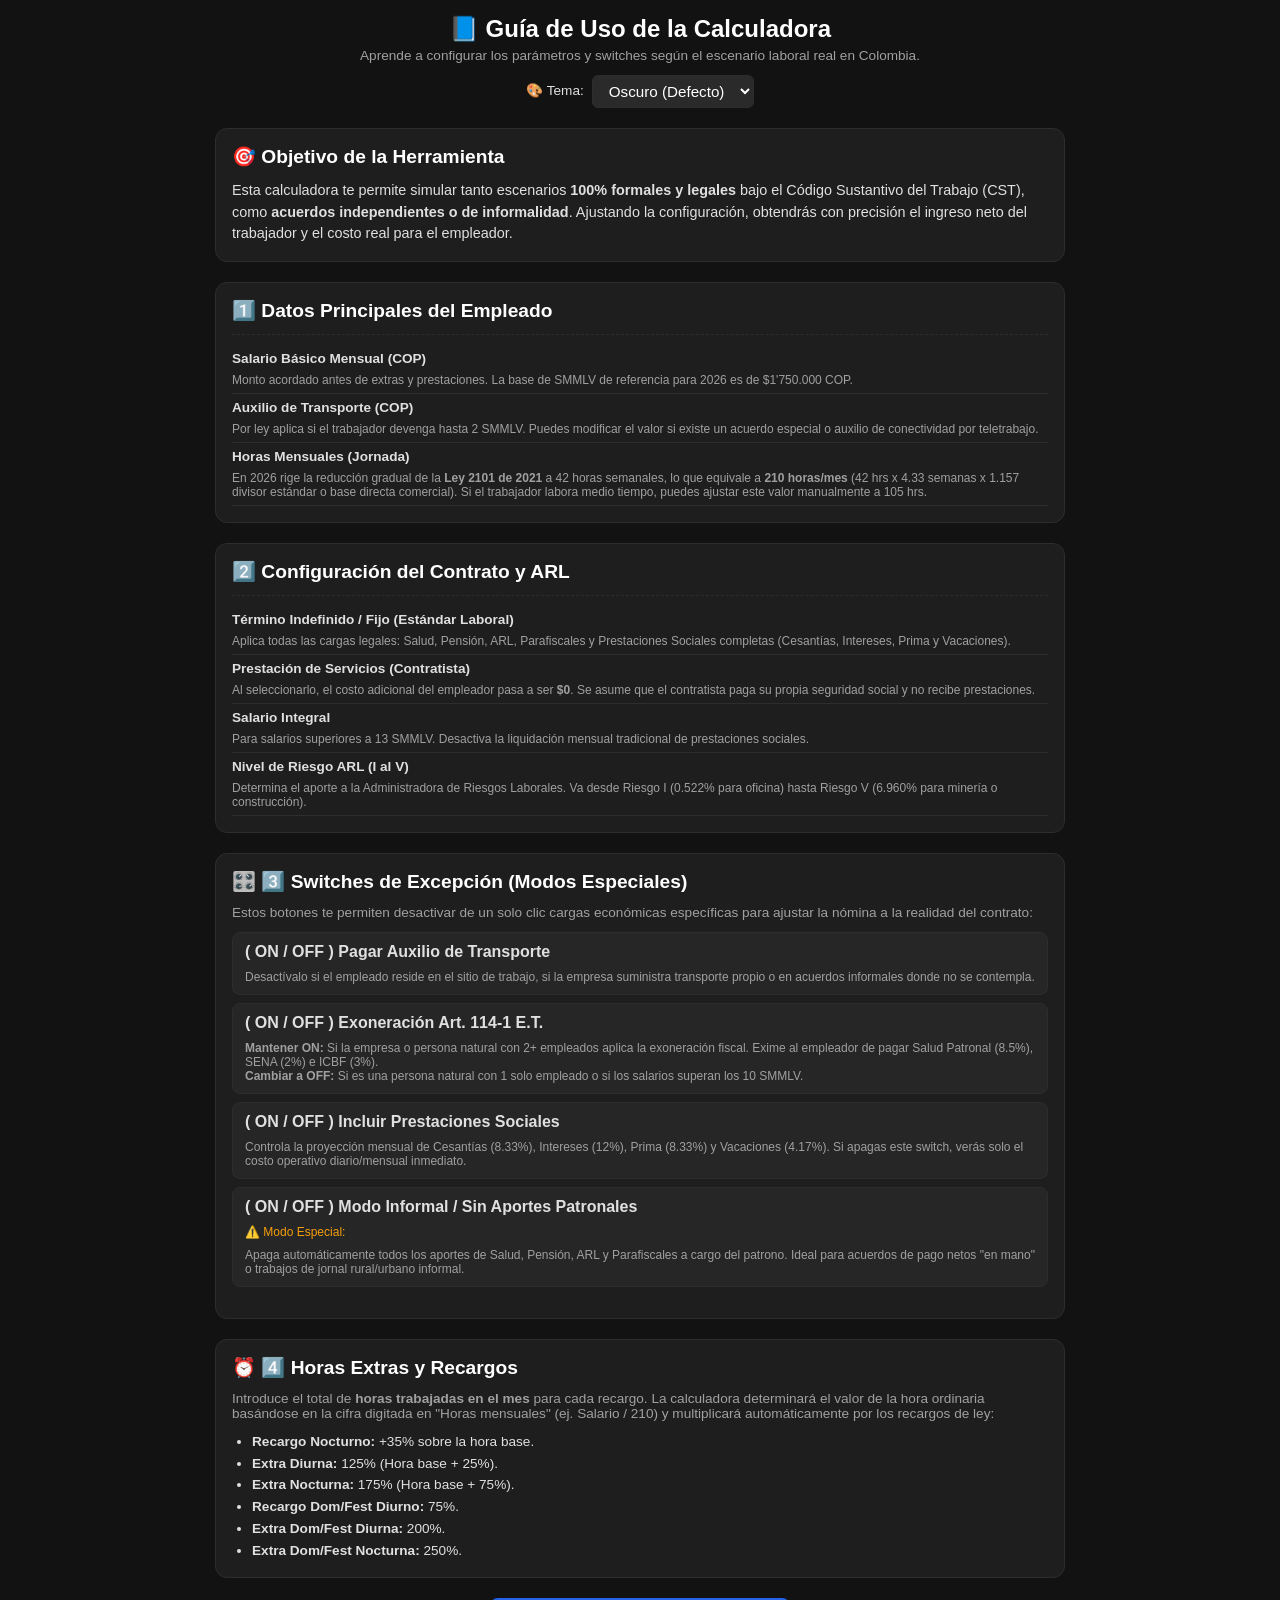
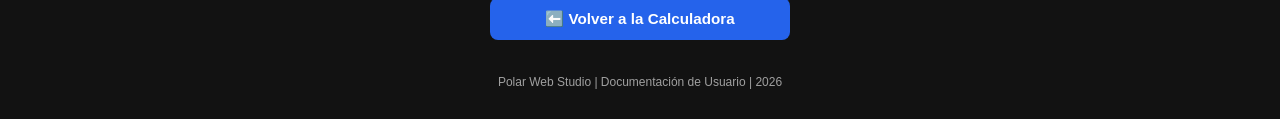
==== como-usar.html @ 9bf4a4b4 "Crear como-usar.html Archivo que describe el paso a paso para el uso adecuado de esta herramienta" ====
<!doctype html>
<html lang="es">
    <head>
        <meta charset="UTF-8" />
        <meta name="viewport" content="width=device-width, initial-scale=1.0" />
        <title>Cómo Usar la Calculadora - Guía Paso a Paso</title>
        <link rel="stylesheet" href="style.css" />
    </head>
    <body>
        <div class="container">
            <header>
                <h1>📘 Guía de Uso de la Calculadora</h1>
                <p>
                    Aprende a configurar los parámetros y switches según el
                    escenario laboral real en Colombia.
                </p>

                <div class="theme-selector">
                    <label for="themeSelect">🎨 Tema:</label>
                    <select id="themeSelect">
                        <option value="dark">Oscuro (Defecto)</option>
                        <option value="light">Claro</option>
                        <option value="slate">Gris</option>
                        <option value="blue">Azul Oscuro</option>
                    </select>
                </div>
            </header>

            <main style="display: block">
                <!-- Introducción Breve -->
                <section class="card">
                    <h2>🎯 Objetivo de la Herramienta</h2>
                    <p
                        style="
                            font-size: 0.9rem;
                            line-height: 1.5;
                            color: var(--text-color);
                        "
                    >
                        Esta calculadora te permite simular tanto escenarios
                        <strong>100% formales y legales</strong> bajo el Código
                        Sustantivo del Trabajo (CST), como
                        <strong
                            >acuerdos independientes o de informalidad</strong
                        >. Ajustando la configuración, obtendrás con precisión
                        el ingreso neto del trabajador y el costo real para el
                        empleador.
                    </p>
                </section>

                <!-- Sección 1: Entradas Básicas -->
                <section class="card">
                    <h2>1️⃣ Datos Principales del Empleado</h2>
                    <div class="details-list">
                        <div
                            class="detail-item"
                            style="
                                flex-direction: column;
                                align-items: flex-start;
                                gap: 4px;
                            "
                        >
                            <strong>Salario Básico Mensual (COP)</strong>
                            <small
                                >Monto acordado antes de extras y prestaciones.
                                La base de SMMLV de referencia para 2026 es de
                                $1'750.000 COP.</small
                            >
                        </div>
                        <div
                            class="detail-item"
                            style="
                                flex-direction: column;
                                align-items: flex-start;
                                gap: 4px;
                            "
                        >
                            <strong>Auxilio de Transporte (COP)</strong>
                            <small
                                >Por ley aplica si el trabajador devenga hasta 2
                                SMMLV. Puedes modificar el valor si existe un
                                acuerdo especial o auxilio de conectividad por
                                teletrabajo.</small
                            >
                        </div>
                        <div
                            class="detail-item"
                            style="
                                flex-direction: column;
                                align-items: flex-start;
                                gap: 4px;
                            "
                        >
                            <strong>Horas Mensuales (Jornada)</strong>
                            <small
                                >En 2026 rige la reducción gradual de la
                                <strong>Ley 2101 de 2021</strong> a 42 horas
                                semanales, lo que equivale a
                                <strong>210 horas/mes</strong> (42 hrs x 4.33
                                semanas x 1.157 divisor estándar o base directa
                                comercial). Si el trabajador labora medio
                                tiempo, puedes ajustar este valor manualmente a
                                105 hrs.</small
                            >
                        </div>
                    </div>
                </section>

                <!-- Sección 2: Tipos de Contrato y ARL -->
                <section class="card">
                    <h2>2️⃣ Configuración del Contrato y ARL</h2>
                    <div class="details-list">
                        <div
                            class="detail-item"
                            style="
                                flex-direction: column;
                                align-items: flex-start;
                                gap: 4px;
                            "
                        >
                            <strong
                                >Término Indefinido / Fijo (Estándar
                                Laboral)</strong
                            >
                            <small
                                >Aplica todas las cargas legales: Salud,
                                Pensión, ARL, Parafiscales y Prestaciones
                                Sociales completas (Cesantías, Intereses, Prima
                                y Vacaciones).</small
                            >
                        </div>
                        <div
                            class="detail-item"
                            style="
                                flex-direction: column;
                                align-items: flex-start;
                                gap: 4px;
                            "
                        >
                            <strong
                                >Prestación de Servicios (Contratista)</strong
                            >
                            <small
                                >Al seleccionarlo, el costo adicional del
                                empleador pasa a ser <strong>$0</strong>. Se
                                asume que el contratista paga su propia
                                seguridad social y no recibe
                                prestaciones.</small
                            >
                        </div>
                        <div
                            class="detail-item"
                            style="
                                flex-direction: column;
                                align-items: flex-start;
                                gap: 4px;
                            "
                        >
                            <strong>Salario Integral</strong>
                            <small
                                >Para salarios superiores a 13 SMMLV. Desactiva
                                la liquidación mensual tradicional de
                                prestaciones sociales.</small
                            >
                        </div>
                        <div
                            class="detail-item"
                            style="
                                flex-direction: column;
                                align-items: flex-start;
                                gap: 4px;
                            "
                        >
                            <strong>Nivel de Riesgo ARL (I al V)</strong>
                            <small
                                >Determina el aporte a la Administradora de
                                Riesgos Laborales. Va desde Riesgo I (0.522%
                                para oficina) hasta Riesgo V (6.960% para
                                minería o construcción).</small
                            >
                        </div>
                    </div>
                </section>

                <!-- Sección 3: Explicación de Switches -->
                <section class="card">
                    <h2>🎛️ 3️⃣ Switches de Excepción (Modos Especiales)</h2>
                    <p
                        style="
                            font-size: 0.85rem;
                            color: var(--text-muted);
                            margin-bottom: 12px;
                        "
                    >
                        Estos botones te permiten desactivar de un solo clic
                        cargas económicas específicas para ajustar la nómina a
                        la realidad del contrato:
                    </p>

                    <div class="switches-grid">
                        <div
                            class="switch-item"
                            style="
                                flex-direction: column;
                                align-items: flex-start;
                                gap: 6px;
                            "
                        >
                            <strong
                                >( ON / OFF ) Pagar Auxilio de
                                Transporte</strong
                            >
                            <small
                                >Desactívalo si el empleado reside en el sitio
                                de trabajo, si la empresa suministra transporte
                                propio o en acuerdos informales donde no se
                                contempla.</small
                            >
                        </div>

                        <div
                            class="switch-item"
                            style="
                                flex-direction: column;
                                align-items: flex-start;
                                gap: 6px;
                            "
                        >
                            <strong
                                >( ON / OFF ) Exoneración Art. 114-1
                                E.T.</strong
                            >
                            <small
                                ><strong>Mantener ON:</strong> Si la empresa o
                                persona natural con 2+ empleados aplica la
                                exoneración fiscal. Exime al empleador de pagar
                                Salud Patronal (8.5%), SENA (2%) e ICBF (3%).<br /><strong
                                    >Cambiar a OFF:</strong
                                >
                                Si es una persona natural con 1 solo empleado o
                                si los salarios superan los 10 SMMLV.</small
                            >
                        </div>

                        <div
                            class="switch-item"
                            style="
                                flex-direction: column;
                                align-items: flex-start;
                                gap: 6px;
                            "
                        >
                            <strong
                                >( ON / OFF ) Incluir Prestaciones
                                Sociales</strong
                            >
                            <small
                                >Controla la proyección mensual de Cesantías
                                (8.33%), Intereses (12%), Prima (8.33%) y
                                Vacaciones (4.17%). Si apagas este switch, verás
                                solo el costo operativo diario/mensual
                                inmediato.</small
                            >
                        </div>

                        <div
                            class="switch-item"
                            style="
                                flex-direction: column;
                                align-items: flex-start;
                                gap: 6px;
                            "
                        >
                            <strong
                                >( ON / OFF ) Modo Informal / Sin Aportes
                                Patronales</strong
                            >
                            <small style="color: #f59e0b"
                                >⚠️ Modo Especial:</small
                            >
                            <small
                                >Apaga automáticamente todos los aportes de
                                Salud, Pensión, ARL y Parafiscales a cargo del
                                patrono. Ideal para acuerdos de pago netos "en
                                mano" o trabajos de jornal rural/urbano
                                informal.</small
                            >
                        </div>
                    </div>
                </section>

                <!-- Sección 4: Horas Extras y Recargos -->
                <section class="card">
                    <h2>⏰ 4️⃣ Horas Extras y Recargos</h2>
                    <p
                        style="
                            font-size: 0.85rem;
                            color: var(--text-muted);
                            margin-bottom: 10px;
                        "
                    >
                        Introduce el total de
                        <strong>horas trabajadas en el mes</strong> para cada
                        recargo. La calculadora determinará el valor de la hora
                        ordinaria basándose en la cifra digitada en "Horas
                        mensuales" (ej. Salario / 210) y multiplicará
                        automáticamente por los recargos de ley:
                    </p>
                    <ul
                        style="
                            font-size: 0.85rem;
                            padding-left: 20px;
                            color: var(--text-color);
                            line-height: 1.6;
                        "
                    >
                        <li
                            ><strong>Recargo Nocturno:</strong> +35% sobre la
                            hora base.</li
                        >
                        <li
                            ><strong>Extra Diurna:</strong> 125% (Hora base +
                            25%).</li
                        >
                        <li
                            ><strong>Extra Nocturna:</strong> 175% (Hora base +
                            75%).</li
                        >
                        <li><strong>Recargo Dom/Fest Diurno:</strong> 75%.</li>
                        <li><strong>Extra Dom/Fest Diurna:</strong> 200%.</li>
                        <li><strong>Extra Dom/Fest Nocturna:</strong> 250%.</li>
                    </ul>
                </section>

                <!-- Botón de Regreso -->
                <div
                    style="
                        text-align: center;
                        margin-top: 20px;
                        margin-bottom: 20px;
                    "
                >
                    <a
                        href="index.html"
                        class="btn btn-primary"
                        style="
                            display: inline-block;
                            text-decoration: none;
                            max-width: 300px;
                        "
                    >
                        ⬅️ Volver a la Calculadora
                    </a>
                </div>
            </main>

            <footer>
                <p>Polar Web Studio | Documentación de Usuario | 2026</p>
            </footer>
        </div>

        <script>
            // Script para permitir cambiar de tema también desde el manual
            document.addEventListener("DOMContentLoaded", () => {
                const themeSelect = document.getElementById("themeSelect");
                if (themeSelect) {
                    const savedTheme =
                        localStorage.getItem("selectedTheme") || "dark";
                    document.documentElement.setAttribute(
                        "data-theme",
                        savedTheme
                    );
                    themeSelect.value = savedTheme;

                    themeSelect.addEventListener("change", e => {
                        const theme = e.target.value;
                        document.documentElement.setAttribute(
                            "data-theme",
                            theme
                        );
                        localStorage.setItem("selectedTheme", theme);
                    });
                }
            });
        </script>
    </body>
</html>
---- style.css ----
/* ==========================================
   VARIABLES DE TEMAS
   ========================================== */

/* Tema Oscuro (Por Defecto) */
:root {
    --bg-body: #121212;
    --bg-card: #1e1e1e;
    --bg-input: #2a2a2a;
    --text-color: #e0e0e0;
    --text-title: #ffffff;
    --text-muted: #a0a0a0;
    --border-color: #2d2d2d;
    --row-bg: #262626;
}

/* Tema Claro */
[data-theme="light"] {
    --bg-body: #f3f4f6;
    --bg-card: #ffffff;
    --bg-input: #f9fafb;
    --text-color: #1f2937;
    --text-title: #111827;
    --text-muted: #4b5563;
    --border-color: #e5e7eb;
    --row-bg: #f3f4f6;
}

/* Tema Gris Slate */
[data-theme="slate"] {
    --bg-body: #334155;
    --bg-card: #1e293b;
    --bg-input: #0f172a;
    --text-color: #cbd5e1;
    --text-title: #f8fafc;
    --text-muted: #94a3b8;
    --border-color: #475569;
    --row-bg: #0f172a;
}

/* Tema Azul Oscuro */
[data-theme="blue"] {
    --bg-body: #0b1329;
    --bg-card: #111c3a;
    --bg-input: #1a274e;
    --text-color: #cbd5e1;
    --text-title: #ffffff;
    --text-muted: #94a3b8;
    --border-color: #1e2d5a;
    --row-bg: #1a274e;
}

/* ==========================================
   ESTILOS GENERALES
   ========================================== */

* {
    box-sizing: border-box;
    margin: 0;
    padding: 0;
    font-family:
        -apple-system, BlinkMacSystemFont, "Segoe UI", Roboto, Helvetica, Arial,
        sans-serif;
}

body {
    background-color: var(--bg-body);
    color: var(--text-color);
    padding: 15px;
    display: flex;
    justify-content: center;
    transition:
        background-color 0.3s ease,
        color 0.3s ease;
}

.container {
    width: 100%;
    max-width: 650px;
    margin: 0 auto;
}

header {
    text-align: center;
    margin-bottom: 20px;
}

header h1 {
    font-size: 1.5rem;
    color: var(--text-title);
    margin-bottom: 5px;
}

header p {
    font-size: 0.85rem;
    color: var(--text-muted);
}

.theme-selector {
    margin-top: 12px;
    display: flex;
    align-items: center;
    justify-content: center;
    gap: 8px;
    font-size: 0.85rem;
}

.theme-selector select {
    width: auto;
    padding: 6px 12px;
    cursor: pointer;
}

.card {
    background-color: var(--bg-card);
    border: 1px solid var(--border-color);
    border-radius: 12px;
    padding: 16px;
    margin-bottom: 20px;
    transition:
        background-color 0.3s ease,
        border-color 0.3s ease;
}

h2 {
    font-size: 1.2rem;
    color: var(--text-title);
    margin-bottom: 12px;
}

h3 {
    font-size: 1rem;
    color: var(--text-color);
    margin: 15px 0 10px 0;
}

.form-group {
    margin-bottom: 12px;
    display: flex;
    flex-direction: column;
}

label {
    font-size: 0.85rem;
    margin-bottom: 4px;
    color: var(--text-color);
}

input,
select {
    width: 100%;
    padding: 10px;
    background-color: var(--bg-input);
    border: 1px solid var(--border-color);
    border-radius: 6px;
    color: var(--text-title);
    font-size: 0.95rem;
    transition:
        background-color 0.3s ease,
        border-color 0.3s ease,
        color 0.3s ease;
}

input:focus,
select:focus {
    outline: none;
    border-color: #2563eb;
    box-shadow: 0 0 0 2px rgba(37, 99, 235, 0.2);
}

small {
    font-size: 0.75rem;
    color: var(--text-muted);
    margin-top: 3px;
}

.grid-inputs {
    display: grid;
    grid-template-columns: repeat(auto-fit, minmax(130px, 1fr));
    gap: 10px;
}

/* Botones */
.button-group {
    display: flex;
    flex-direction: column;
    gap: 10px;
    margin-top: 15px;
}

@media (min-width: 500px) {
    .button-group {
        flex-direction: row;
    }
}

.btn {
    width: 100%;
    padding: 12px;
    border: none;
    border-radius: 8px;
    font-weight: bold;
    cursor: pointer;
    font-size: 0.95rem;
    transition: all 0.2s cubic-bezier(0.4, 0, 0.2, 1);
}

.btn:active {
    transform: scale(0.98);
}

.btn-primary {
    background-color: #2563eb;
    color: #ffffff;
}

.btn-primary:hover {
    background-color: #1d4ed8;
    box-shadow: 0 4px 12px rgba(37, 99, 235, 0.35);
}

.btn-secondary {
    background-color: #374151;
    color: #ffffff;
}

.btn-secondary:hover {
    background-color: #4b5563;
}

/* Resultados */
.results-grid {
    display: flex;
    flex-direction: column;
    gap: 10px;
    margin-bottom: 15px;
}

@media (min-width: 500px) {
    .results-grid {
        display: grid;
        grid-template-columns: 1fr 1fr;
    }
}

.card-result {
    padding: 14px;
    border-radius: 10px;
    color: #ffffff;
}

.worker-card {
    background-color: #15803d;
}

.employer-card {
    background-color: #6b21a8;
}

/* --- AJUSTE DE CONTRASTE Y LECTURABILIDAD --- */
.card-result span,
.card-result small,
.card-result p {
    font-size: 0.82rem;
    color: rgba(
        255,
        255,
        255,
        0.92
    ) !important; /* Blanco de alto contraste sobre verde/morado */
    font-weight: 500;
    text-shadow: 0 1px 2px rgba(0, 0, 0, 0.3); /* Sombra suave para separar de fondos claros u oscuros */
}

.card-result h3 {
    font-size: 1.4rem;
    margin: 4px 0;
    color: #ffffff !important;
    font-weight: 700;
}

.details-list {
    border-top: 1px dashed var(--border-color);
    padding-top: 10px;
}

.detail-item {
    display: flex;
    justify-content: space-between;
    align-items: center;
    padding: 6px 0;
    font-size: 0.85rem;
    border-bottom: 1px solid var(--border-color);
}

/* Tabla de valores por hora y tarifas */
.rate-table {
    display: grid;
    grid-template-columns: 1fr;
    gap: 6px;
}

.rate-row {
    display: flex;
    justify-content: space-between;
    align-items: center;
    background-color: var(--row-bg);
    padding: 8px 10px;
    border-radius: 6px;
    font-size: 0.8rem;
    border: 1px solid transparent;
    transition: background-color 0.2s ease;
}

/* Historial */
.history-header {
    display: flex;
    flex-wrap: wrap;
    justify-content: space-between;
    align-items: center;
    gap: 8px;
    margin-bottom: 12px;
}

.global-actions {
    display: flex;
    gap: 6px;
}

.btn-action {
    background-color: var(--bg-input);
    border: 1px solid var(--border-color);
    color: var(--text-color);
    padding: 6px 10px;
    border-radius: 6px;
    font-size: 0.75rem;
    cursor: pointer;
    transition: all 0.2s ease;
}

.btn-action:hover {
    background-color: var(--border-color);
}

.btn-danger {
    color: #ef4444;
    border-color: #7f1d1d;
}

.btn-danger:hover {
    background-color: #7f1d1d;
    color: #ffffff;
}

.history-list {
    display: flex;
    flex-direction: column;
    gap: 8px;
}

.history-item {
    background-color: var(--row-bg);
    border: 1px solid var(--border-color);
    padding: 10px;
    border-radius: 8px;
    display: flex;
    justify-content: space-between;
    align-items: center;
    font-size: 0.8rem;
    transition: border-color 0.2s ease;
}

.history-item:hover {
    border-color: #2563eb;
}

.history-info p {
    color: var(--text-muted);
    font-size: 0.75rem;
    margin-top: 2px;
}

.history-actions {
    display: flex;
    gap: 4px;
}

.btn-icon {
    background: none;
    border: none;
    font-size: 1rem;
    cursor: pointer;
    padding: 4px;
    border-radius: 4px;
    transition: background-color 0.2s ease;
}

.btn-icon:hover {
    background-color: var(--bg-input);
}

.empty-msg {
    font-size: 0.85rem;
    color: var(--text-muted);
    text-align: center;
    padding: 10px;
}

/* Modal y Sección de Apoyo */
.support-section {
    text-align: center;
    border: 1px solid #2563eb;
    margin-top: 20px;
}

.btn-support {
    background-color: #2563eb;
    color: #ffffff;
    margin-top: 10px;
}

.modal {
    display: none;
    position: fixed;
    z-index: 1000;
    left: 0;
    top: 0;
    width: 100%;
    height: 100%;
    background-color: rgba(0, 0, 0, 0.8);
    justify-content: center;
    align-items: center;
    backdrop-filter: blur(4px);
}

.modal-content {
    background-color: var(--bg-card);
    border: 1px solid var(--border-color);
    padding: 20px;
    border-radius: 12px;
    max-width: 400px;
    width: 90%;
    color: var(--text-color);
    position: relative;
    text-align: center;
    box-shadow: 0 10px 25px rgba(0, 0, 0, 0.5);
}

.payment-methods {
    margin: 15px 0;
    padding: 10px;
    background-color: var(--bg-input);
    border-radius: 8px;
    font-size: 0.85rem;
    word-break: break-all;
}

.close-modal {
    position: absolute;
    right: 15px;
    top: 10px;
    font-size: 1.5rem;
    cursor: pointer;
    color: var(--text-muted);
    transition: color 0.2s ease;
}

.close-modal:hover {
    color: var(--text-title);
}

footer {
    text-align: center;
    font-size: 0.75rem;
    color: var(--text-muted);
    padding: 15px 0;
}

/* ==========================================
   ESTILOS RESPONSIVOS AVANZADOS (320px -> TV 4K)
   ========================================== */

.container {
    width: 100%;
    max-width: 650px;
    margin: 0 auto;
    transition: max-width 0.3s ease;
}

/* 1. CELULARES MUY PEQUEÑOS (<= 360px: Galaxy Fold cerrado, iPhone SE) */
@media (max-width: 360px) {
    body {
        padding: 8px;
    }

    header h1 {
        font-size: 1.2rem;
    }

    .card {
        padding: 10px;
        border-radius: 8px;
    }

    .card-result h3 {
        font-size: 1.25rem;
    }

    .card-result span,
    .card-result small {
        font-size: 0.72rem;
    }

    .grid-inputs {
        grid-template-columns: 1fr;
    }

    .rate-row,
    .detail-item {
        font-size: 0.75rem;
        padding: 6px 4px;
    }

    .btn {
        padding: 10px;
        font-size: 0.85rem;
    }

    .history-header {
        flex-direction: column;
        align-items: flex-start;
    }

    .global-actions {
        width: 100%;
        justify-content: space-between;
    }
}

/* 2. PANTALLAS PROMEDIO / TABLETS EN VERTICAL (>= 520px) */
@media (min-width: 520px) {
    .results-grid {
        display: grid;
        grid-template-columns: 1fr 1fr;
        gap: 12px;
    }

    .button-group {
        flex-direction: row;
    }
}

/* 3. COMPUTADORAS Y ESCRITORIOS MEDIANOS (>= 900px) */
@media (min-width: 900px) {
    .container {
        max-width: 850px;
    }

    main {
        display: grid;
        grid-template-columns: 1fr 1fr;
        align-items: start;
        gap: 20px;
    }

    .form-section {
        margin-bottom: 0;
    }

    .history-section,
    .support-section {
        grid-column: span 2;
    }
}

/* 4. TELEVISORES Y PANTALLAS GIGANTES (>= 1400px: 2K / 4K / Smart TVs) */
@media (min-width: 1400px) {
    body {
        padding: 40px;
        font-size: 18px;
    }

    .container {
        max-width: 1200px;
    }

    header h1 {
        font-size: 2.2rem;
    }

    .card {
        padding: 24px;
        border-radius: 16px;
    }

    input,
    select,
    .btn {
        padding: 14px;
        font-size: 1.1rem;
    }

    .card-result h3 {
        font-size: 2rem;
    }
}

/* Estilos para Switches / Excepciones */
.switches-grid {
    display: flex;
    flex-direction: column;
    gap: 8px;
    margin-bottom: 15px;
}

.switch-item {
    display: flex;
    justify-content: space-between;
    align-items: center;
    background-color: var(--row-bg);
    border: 1px solid var(--border-color);
    padding: 10px 12px;
    border-radius: 8px;
}

.switch-item label {
    margin-bottom: 0;
    font-size: 0.85rem;
    cursor: pointer;
    padding-right: 10px;
}

.switch-item input[type="checkbox"] {
    width: 20px;
    height: 20px;
    cursor: pointer;
    accent-color: #2563eb;
}
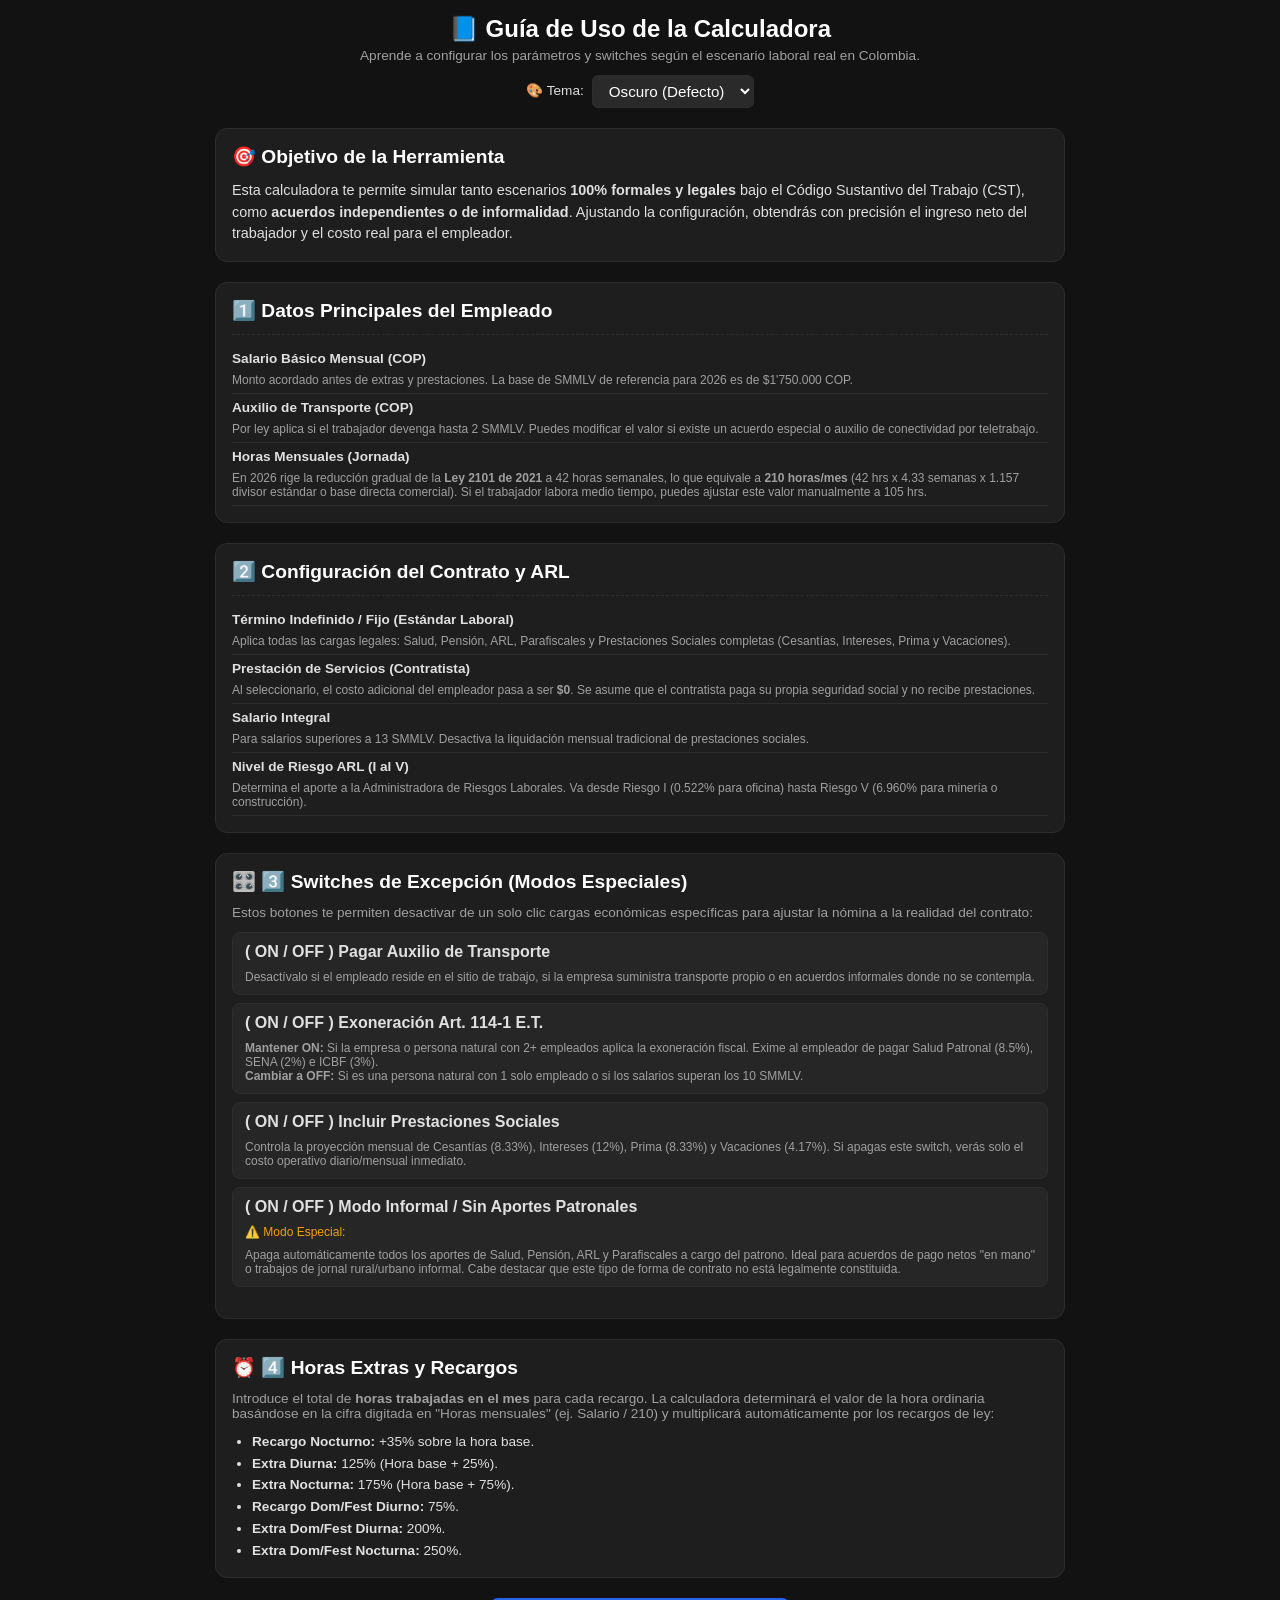
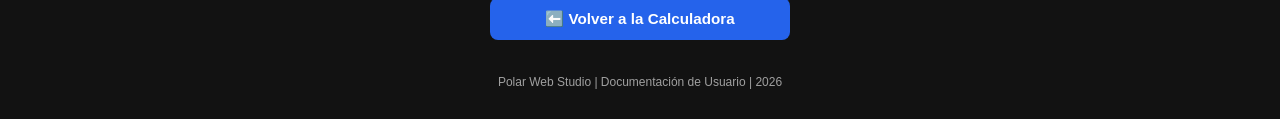
==== commit e567a294: "Actualizar como-usar.html" ====
--- a/como-usar.html
+++ b/como-usar.html
@@ -283,7 +283,7 @@
                                 Salud, Pensión, ARL y Parafiscales a cargo del
                                 patrono. Ideal para acuerdos de pago netos "en
                                 mano" o trabajos de jornal rural/urbano
-                                informal.</small
+                                informal. Cabe destacar que este tipo de forma de contrato no está legalmente constituida. </small
                             >
                         </div>
                     </div>
